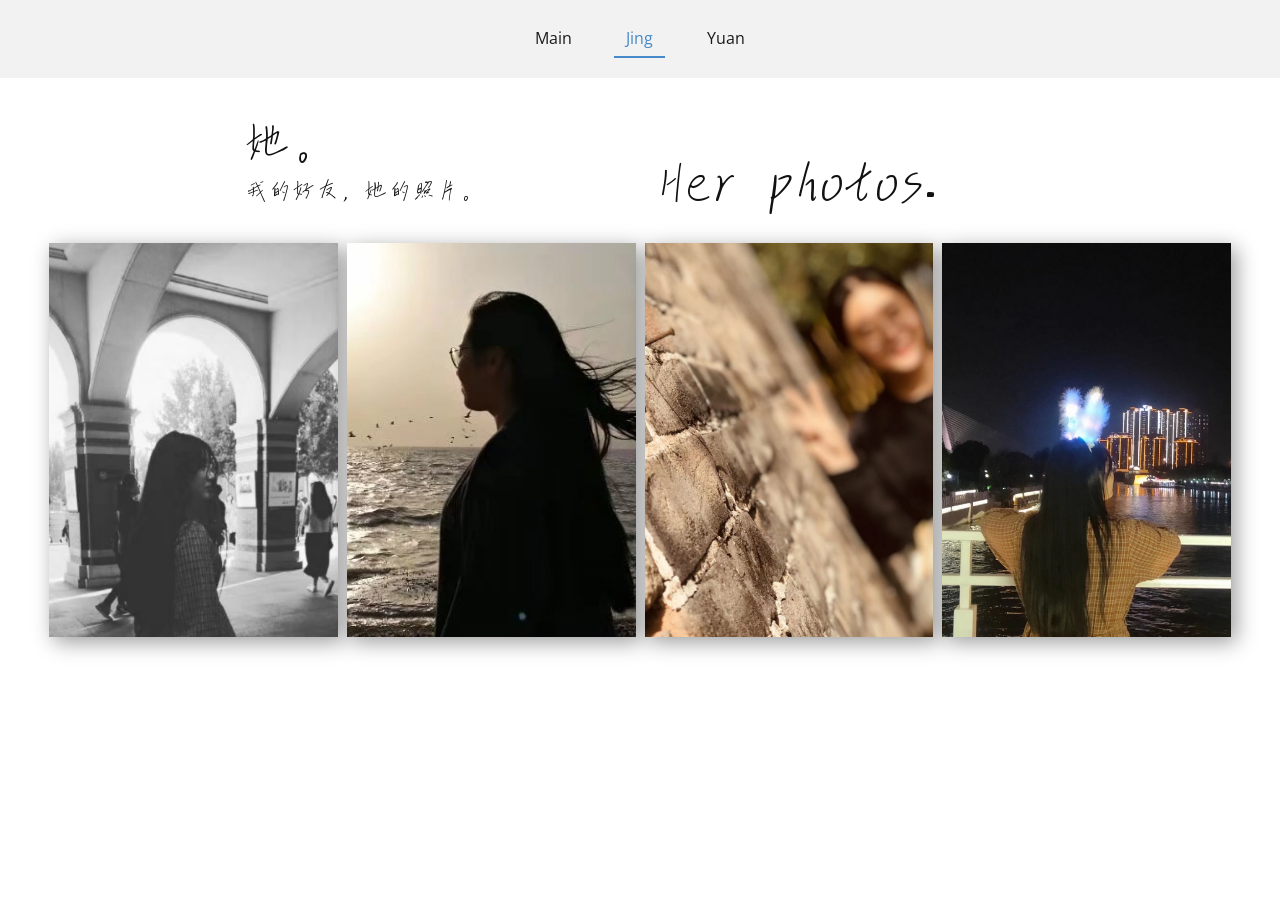
==== Jing.html @ a1d086ae "1" ====
<!DOCTYPE html>
<html style="font-size: 16px;" lang="zh-Hans-CN">
  <head>
    <meta name="viewport" content="width=device-width, initial-scale=1.0">
    <meta charset="utf-8">
    <meta name="keywords" content="Best places to hike and trek in the world.">
    <meta name="description" content="">
    <meta name="page_type" content="np-template-header-footer-from-plugin">
    <title>Jing</title>
    <link rel="stylesheet" href="nicepage.css" media="screen">
<link rel="stylesheet" href="Jing.css" media="screen">
    <script class="u-script" type="text/javascript" src="jquery.js" defer=""></script>
    <script class="u-script" type="text/javascript" src="nicepage.js" defer=""></script>
    <meta name="generator" content="Nicepage 3.30.2, nicepage.com">
    <link rel="icon" href="images/favicon.png">
    
    <link id="u-theme-google-font" rel="stylesheet" href="https://fonts.googleapis.com/css?family=Roboto:100,100i,300,300i,400,400i,500,500i,700,700i,900,900i|Open+Sans:300,300i,400,400i,600,600i,700,700i,800,800i">
    
    
    <script type="application/ld+json">{
		"@context": "http://schema.org",
		"@type": "Organization",
		"name": "我的网页"
}</script>
    <meta name="theme-color" content="#478ac9">
    <meta property="og:title" content="Jing">
    <meta property="og:description" content="">
    <meta property="og:type" content="website">
  </head>
  <body class="u-body"><header class="u-clearfix u-grey-5 u-header u-header" id="sec-e98b"><div class="u-clearfix u-sheet u-valign-middle u-sheet-1">
        <nav class="u-menu u-menu-dropdown u-offcanvas u-menu-1">
          <div class="menu-collapse">
            <a class="u-button-style u-nav-link" href="#">
              <svg><use xmlns:xlink="http://www.w3.org/1999/xlink" xlink:href="#menu-hamburger"></use></svg>
              <svg version="1.1" xmlns="http://www.w3.org/2000/svg" xmlns:xlink="http://www.w3.org/1999/xlink"><defs><symbol id="menu-hamburger" viewBox="0 0 16 16" style="width: 16px; height: 16px;"><rect y="1" width="16" height="2"></rect><rect y="7" width="16" height="2"></rect><rect y="13" width="16" height="2"></rect>
</symbol>
</defs></svg>
            </a>
          </div>
          <div class="u-custom-menu u-nav-container">
            <ul class="u-nav u-spacing-30 u-unstyled u-nav-1"><li class="u-nav-item"><a class="u-border-2 u-border-active-palette-1-base u-border-hover-palette-1-base u-border-no-left u-border-no-right u-border-no-top u-button-style u-nav-link u-text-active-palette-1-base u-text-grey-90 u-text-hover-grey-90" href="Main.html" style="padding: 10px 12px;">Main</a>
</li><li class="u-nav-item"><a class="u-border-2 u-border-active-palette-1-base u-border-hover-palette-1-base u-border-no-left u-border-no-right u-border-no-top u-button-style u-nav-link u-text-active-palette-1-base u-text-grey-90 u-text-hover-grey-90" href="Jing.html" style="padding: 10px 12px;">Jing</a>
</li><li class="u-nav-item"><a class="u-border-2 u-border-active-palette-1-base u-border-hover-palette-1-base u-border-no-left u-border-no-right u-border-no-top u-button-style u-nav-link u-text-active-palette-1-base u-text-grey-90 u-text-hover-grey-90" href="Yuan.html" style="padding: 10px 12px;">Yuan</a>
</li></ul>
          </div>
          <div class="u-custom-menu u-nav-container-collapse">
            <div class="u-black u-container-style u-inner-container-layout u-opacity u-opacity-95 u-sidenav">
              <div class="u-inner-container-layout u-sidenav-overflow">
                <div class="u-menu-close"></div>
                <ul class="u-align-center u-nav u-popupmenu-items u-unstyled u-nav-2"><li class="u-nav-item"><a class="u-button-style u-nav-link" href="Main.html" style="padding: 10px 12px;">Main</a>
</li><li class="u-nav-item"><a class="u-button-style u-nav-link" href="Jing.html" style="padding: 10px 12px;">Jing</a>
</li><li class="u-nav-item"><a class="u-button-style u-nav-link" href="Yuan.html" style="padding: 10px 12px;">Yuan</a>
</li></ul>
              </div>
            </div>
            <div class="u-black u-menu-overlay u-opacity u-opacity-70"></div>
          </div>
        </nav>
      </div></header>
    <section class="u-align-center u-clearfix u-section-1" id="carousel_3da5">
      <div class="u-clearfix u-sheet u-sheet-1">
        <div class="u-clearfix u-layout-wrap u-layout-wrap-1">
          <div class="u-layout">
            <div class="u-layout-row">
              <div class="u-container-style u-layout-cell u-left-cell u-size-20 u-layout-cell-1">
                <div class="u-container-layout u-container-layout-1">
                  <h2 class="u-custom-font u-text u-text-1">她。</h2>
                  <h6 class="u-custom-font u-text u-text-2">我的好友，她的照片。</h6>
                </div>
              </div>
              <div class="u-container-style u-layout-cell u-right-cell u-size-40 u-layout-cell-2">
                <div class="u-container-layout u-container-layout-2">
                  <h6 class="u-custom-font u-text u-text-3">Her photos.</h6>
                </div>
              </div>
            </div>
          </div>
        </div>
        <div class="u-gallery u-layout-grid u-lightbox u-show-text-none u-gallery-1" id="carousel-7796">
          <div class="u-gallery-inner u-gallery-inner-1" role="listbox">
            <div class="u-effect-hover-zoomOut u-gallery-item u-shape-rectangle u-gallery-item-1">
              <div class="u-back-slide u-back-slide-1" data-image-width="430" data-image-height="519">
                <img class="u-back-image u-expanded u-back-image-1" src="images/IMG_0222.jpeg">
              </div>
              <div class="u-align-center u-over-slide u-shading u-over-slide-1">
                <h3 class="u-gallery-heading"></h3>
                <p class="u-gallery-text"></p>
              </div>
            </div>
            <div class="u-effect-hover-zoomOut u-gallery-item u-shape-rectangle u-gallery-item-2">
              <div class="u-back-slide u-back-slide-2" data-image-width="800" data-image-height="452">
                <img src="images/IMG_02272.jpeg" alt="" data-image-width="2000" data-image-height="1333" class="u-back-image u-expanded u-back-image-2">
              </div>
              <div class="u-align-center u-over-slide u-shading u-over-slide-2">
                <h3 class="u-gallery-heading"></h3>
                <p class="u-gallery-text"></p>
              </div>
            </div>
            <div class="u-effect-hover-zoomOut u-gallery-item u-shape-rectangle u-gallery-item-3">
              <div class="u-back-slide u-back-slide-3" data-image-width="1600" data-image-height="1200">
                <img class="u-back-image u-expanded u-back-image-3" src="images/IMG_0224.jpeg">
              </div>
              <div class="u-align-center u-over-slide u-shading u-over-slide-3">
                <h3 class="u-gallery-heading"></h3>
                <p class="u-gallery-text"></p>
              </div>
            </div>
            <div class="u-effect-hover-zoomOut u-gallery-item u-shape-rectangle u-gallery-item-4">
              <div class="u-back-slide u-back-slide-4" data-image-width="1600" data-image-height="738">
                <img class="u-back-image u-expanded u-back-image-4" src="images/IMG_0226.jpeg">
              </div>
              <div class="u-align-center u-over-slide u-shading u-over-slide-4">
                <h3 class="u-gallery-heading"></h3>
                <p class="u-gallery-text"></p>
              </div>
            </div>
          </div>
        </div>
      </div>
    </section>
    
    
    
  </body>
</html>
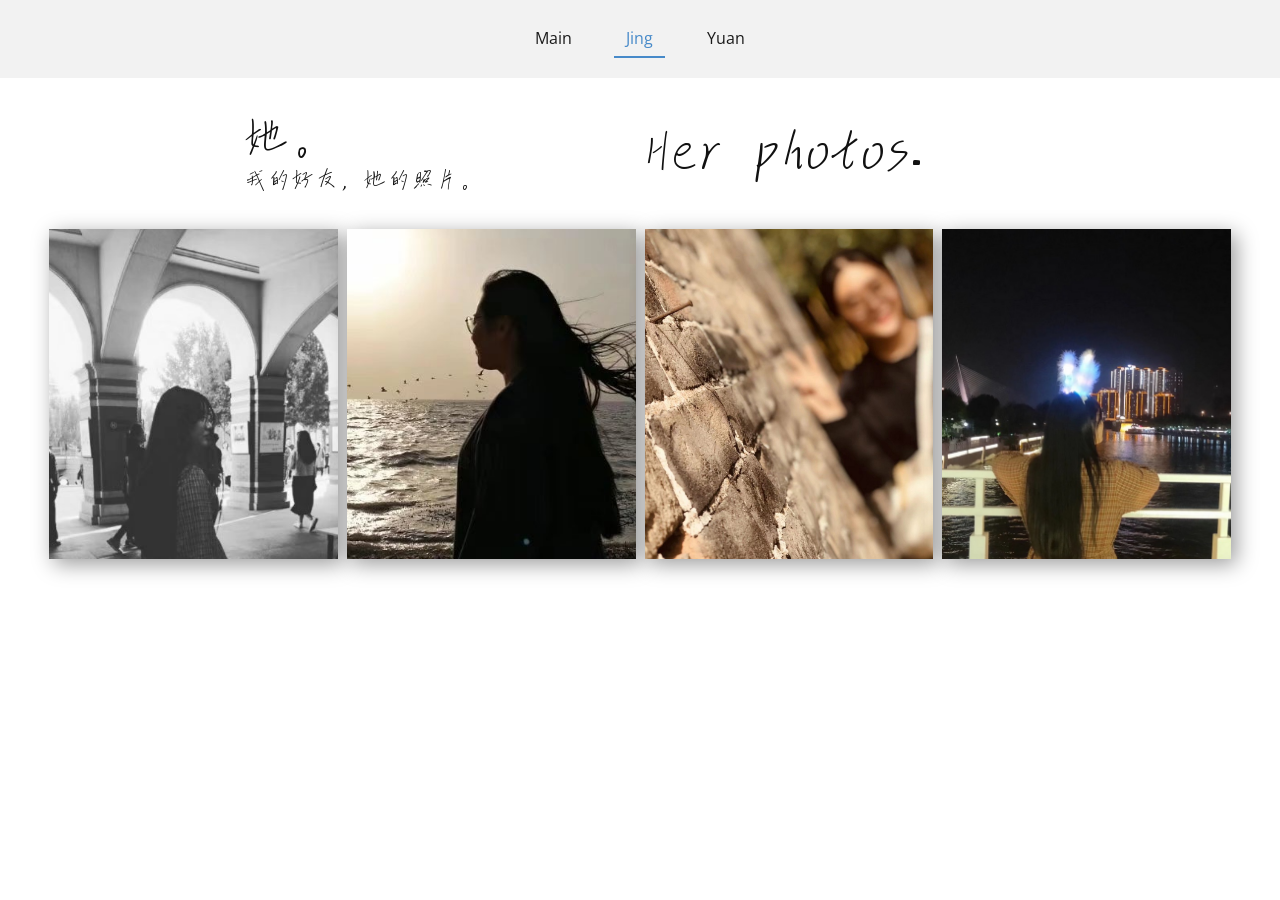
==== commit 5648dfe7: "2" ====
--- a/Jing.html
+++ b/Jing.html
@@ -27,7 +27,7 @@
     <meta property="og:description" content="">
     <meta property="og:type" content="website">
   </head>
-  <body class="u-body"><header class="u-clearfix u-grey-5 u-header u-header" id="sec-e98b"><div class="u-clearfix u-sheet u-valign-middle u-sheet-1">
+  <body class="u-body u-overlap"><header class="u-clearfix u-grey-5 u-header u-header" id="sec-e98b"><div class="u-clearfix u-sheet u-valign-middle u-sheet-1">
         <nav class="u-menu u-menu-dropdown u-offcanvas u-menu-1">
           <div class="menu-collapse">
             <a class="u-button-style u-nav-link" href="#">
--- a/Jing.css
+++ b/Jing.css
@@ -3,33 +3,33 @@
 }
 
 .u-section-1 .u-layout-wrap-1 {
-  width: 853px;
-  margin: 7px auto 0;
+  width: 869px;
+  margin: 50px 128px 0 auto;
 }
 
 .u-section-1 .u-layout-cell-1 {
-  min-height: 201px;
+  min-height: 171px;
 }
 
 .u-section-1 .u-container-layout-1 {
-  padding: 9px;
+  padding: 0 9px 9px;
 }
 
 .u-section-1 .u-text-1 {
   font-size: 3rem;
   font-family: XiaoDouDaoFengWuShiJianFan-ShanREEJI-Xiaodou-PoemGBT-Flash-2;
   font-weight: normal;
-  margin: 21px 21px 0;
+  margin: 60px 21px 0;
 }
 
 .u-section-1 .u-text-2 {
   font-family: XiaoDouDaoFengWuShiJianFan-ShanREEJI-Xiaodou-PoemGBT-Flash-2;
   font-size: 1.5rem;
-  margin: 8px 0 0 21px;
+  margin: 2px 0 0 21px;
 }
 
 .u-section-1 .u-layout-cell-2 {
-  min-height: 201px;
+  min-height: 171px;
 }
 
 .u-section-1 .u-container-layout-2 {
@@ -40,13 +40,13 @@
   text-align: left;
   font-size: 3.75rem;
   font-family: XiaoDouDaoFengWuShiJianFan-ShanREEJI-Xiaodou-PoemGBT-Flash-2;
-  margin: 28px 39px 0 160px;
+  margin: 31px 69px 0 141px;
 }
 
 .u-section-1 .u-gallery-1 {
-  height: 394px;
+  height: 330px;
   width: 1182px;
-  margin: -43px -21px 39px;
+  margin: 8px -21px 39px;
 }
 
 .u-section-1 .u-gallery-inner-1 {
@@ -142,8 +142,12 @@
     min-height: 526px;
   }
 
-  .u-section-1 .u-gallery-1 {
-    height: 313px;
+  .u-section-1 .u-layout-wrap-1 {
+    margin-right: 71px;
+  }
+
+  .u-section-1 .u-gallery-1 {
+    height: 262px;
     width: 940px;
     margin-left: 0;
     margin-right: 0;
@@ -165,6 +169,7 @@
 
   .u-section-1 .u-layout-wrap-1 {
     width: 720px;
+    margin-right: 0;
   }
 
   .u-section-1 .u-layout-cell-1 {
@@ -185,12 +190,12 @@
   }
 
   .u-section-1 .u-text-3 {
-    margin-right: 0;
-    margin-left: 110px;
-  }
-
-  .u-section-1 .u-gallery-1 {
-    height: 959px;
+    margin-right: 19px;
+    margin-left: 91px;
+  }
+
+  .u-section-1 .u-gallery-1 {
+    height: 803px;
     width: 720px;
   }
 
@@ -213,7 +218,7 @@
   }
 
   .u-section-1 .u-gallery-1 {
-    height: 2877px;
+    height: 2409px;
     width: 540px;
   }
 
@@ -238,10 +243,11 @@
   .u-section-1 .u-text-3 {
     margin-top: 0;
     margin-left: 0;
-  }
-
-  .u-section-1 .u-gallery-1 {
-    height: 1811px;
+    margin-right: 0;
+  }
+
+  .u-section-1 .u-gallery-1 {
+    height: 1517px;
     width: 340px;
   }
 }@font-face {
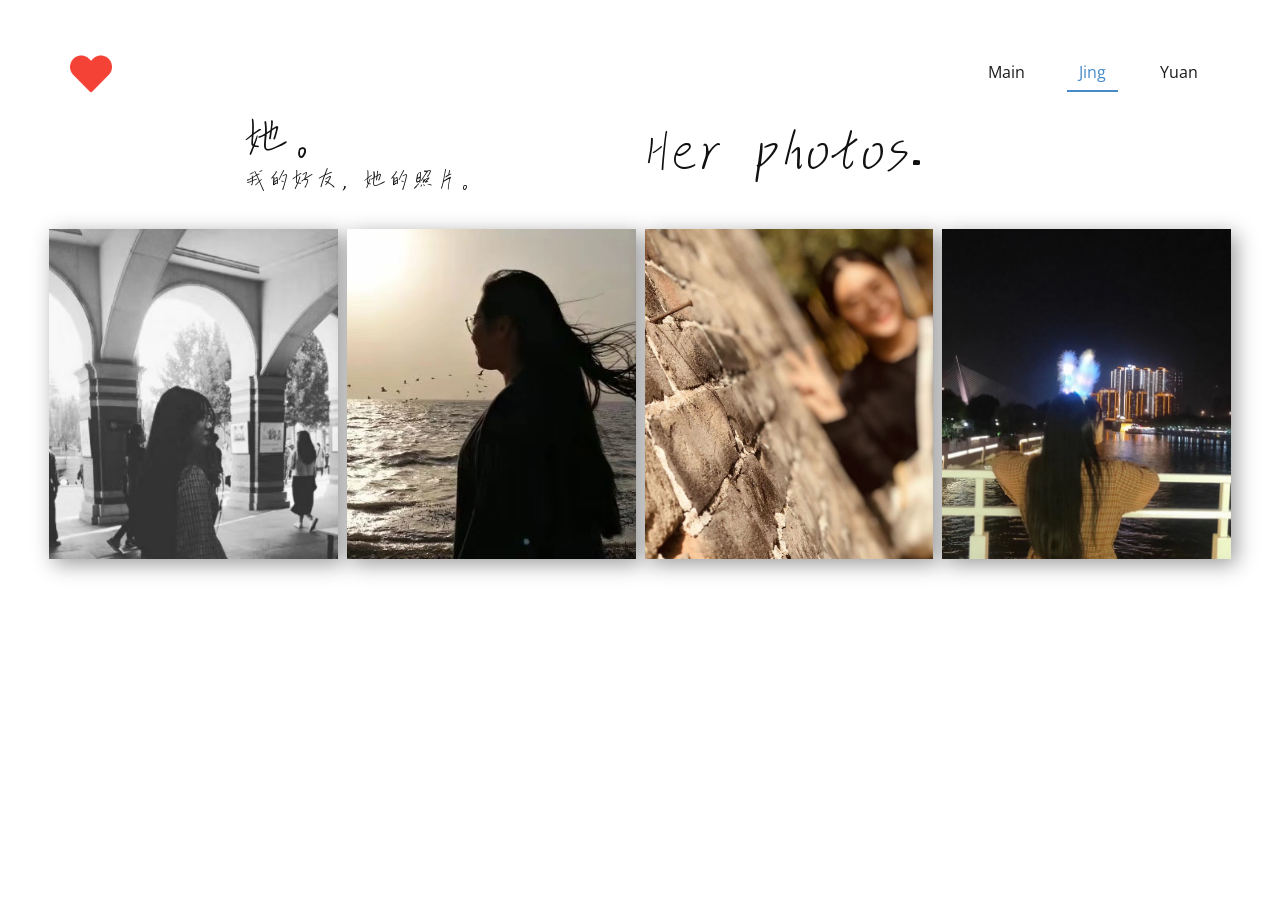
==== commit f52fde7c: "3" ====
--- a/Jing.html
+++ b/Jing.html
@@ -20,17 +20,21 @@
     <script type="application/ld+json">{
 		"@context": "http://schema.org",
 		"@type": "Organization",
-		"name": "我的网页"
+		"name": "我的网页",
+		"logo": "images/favicon.png?rand=2dec"
 }</script>
     <meta name="theme-color" content="#478ac9">
     <meta property="og:title" content="Jing">
     <meta property="og:description" content="">
     <meta property="og:type" content="website">
   </head>
-  <body class="u-body u-overlap"><header class="u-clearfix u-grey-5 u-header u-header" id="sec-e98b"><div class="u-clearfix u-sheet u-valign-middle u-sheet-1">
+  <body class="u-body u-overlap"><header class="u-clearfix u-header u-header" id="sec-e98b"><div class="u-clearfix u-sheet u-sheet-1">
+        <a href="https://nicepage.com" class="u-image u-logo u-image-1" data-image-width="512" data-image-height="512">
+          <img src="images/favicon.png?rand=2dec" class="u-logo-image u-logo-image-1">
+        </a>
         <nav class="u-menu u-menu-dropdown u-offcanvas u-menu-1">
-          <div class="menu-collapse">
-            <a class="u-button-style u-nav-link" href="#">
+          <div class="menu-collapse" style="font-size: 1rem; letter-spacing: 0px;">
+            <a class="u-button-style u-custom-left-right-menu-spacing u-custom-padding-bottom u-custom-top-bottom-menu-spacing u-nav-link u-text-active-palette-1-base u-text-hover-palette-2-base" href="#">
               <svg><use xmlns:xlink="http://www.w3.org/1999/xlink" xlink:href="#menu-hamburger"></use></svg>
               <svg version="1.1" xmlns="http://www.w3.org/2000/svg" xmlns:xlink="http://www.w3.org/1999/xlink"><defs><symbol id="menu-hamburger" viewBox="0 0 16 16" style="width: 16px; height: 16px;"><rect y="1" width="16" height="2"></rect><rect y="7" width="16" height="2"></rect><rect y="13" width="16" height="2"></rect>
 </symbol>
@@ -59,7 +63,7 @@
       </div></header>
     <section class="u-align-center u-clearfix u-section-1" id="carousel_3da5">
       <div class="u-clearfix u-sheet u-sheet-1">
-        <div class="u-clearfix u-layout-wrap u-layout-wrap-1">
+        <div class="u-clearfix u-expanded-width-xs u-layout-wrap u-layout-wrap-1">
           <div class="u-layout">
             <div class="u-layout-row">
               <div class="u-container-style u-layout-cell u-left-cell u-size-20 u-layout-cell-1">
--- a/nicepage.css
+++ b/nicepage.css
@@ -34626,21 +34626,40 @@
 }
 
 .u-header .u-sheet-1 {
-  min-height: 75px;
+  min-height: 114px;
+}
+
+.u-header .u-image-1 {
+  width: 42px;
+  height: 42px;
+  margin: 52px auto 0 0;
+}
+
+.u-header .u-logo-image-1 {
+  width: 100%;
+  height: 100%;
 }
 
 .u-header .u-menu-1 {
-  margin: 20px auto;
+  font-size: 1rem;
+  letter-spacing: 0px;
+  margin: -40px 0 22px auto;
 }
 
 .u-header .u-nav-1 {
   font-size: 1rem;
+  letter-spacing: 0px;
 }
 
 .u-header .u-nav-2 {
   font-size: 1rem;
-}
-
+  letter-spacing: 0px;
+}
+@media (max-width: 1199px) {
+  .u-header .u-menu-1 {
+    width: auto;
+  }
+}
 
 
 
--- a/Jing.css
+++ b/Jing.css
@@ -229,15 +229,37 @@
 
 @media (max-width: 575px) {
   .u-section-1 .u-sheet-1 {
-    min-height: 1861px;
-  }
-
-  .u-section-1 .u-layout-wrap-1 {
-    width: 340px;
+    min-height: 1898px;
+  }
+
+  .u-section-1 .u-layout-wrap-1 {
+    margin-top: 92px;
+    margin-right: initial;
+    margin-left: initial;
+    width: auto;
   }
 
   .u-section-1 .u-layout-cell-1 {
-    min-height: 118px;
+    min-height: 120px;
+  }
+
+  .u-section-1 .u-container-layout-1 {
+    padding-bottom: 0;
+  }
+
+  .u-section-1 .u-text-1 {
+    width: auto;
+    margin-top: 50px;
+  }
+
+  .u-section-1 .u-text-2 {
+    width: auto;
+    margin-top: -1px;
+    margin-bottom: -9px;
+  }
+
+  .u-section-1 .u-layout-cell-2 {
+    min-height: 129px;
   }
 
   .u-section-1 .u-text-3 {
@@ -249,6 +271,8 @@
   .u-section-1 .u-gallery-1 {
     height: 1517px;
     width: 340px;
+    margin-top: -2px;
+    margin-bottom: -1515px;
   }
 }@font-face {
   font-family: 'XiaoDouDaoFengWuShiJianFan-ShanREEJI-Xiaodou-PoemGBT-Flash-2';
